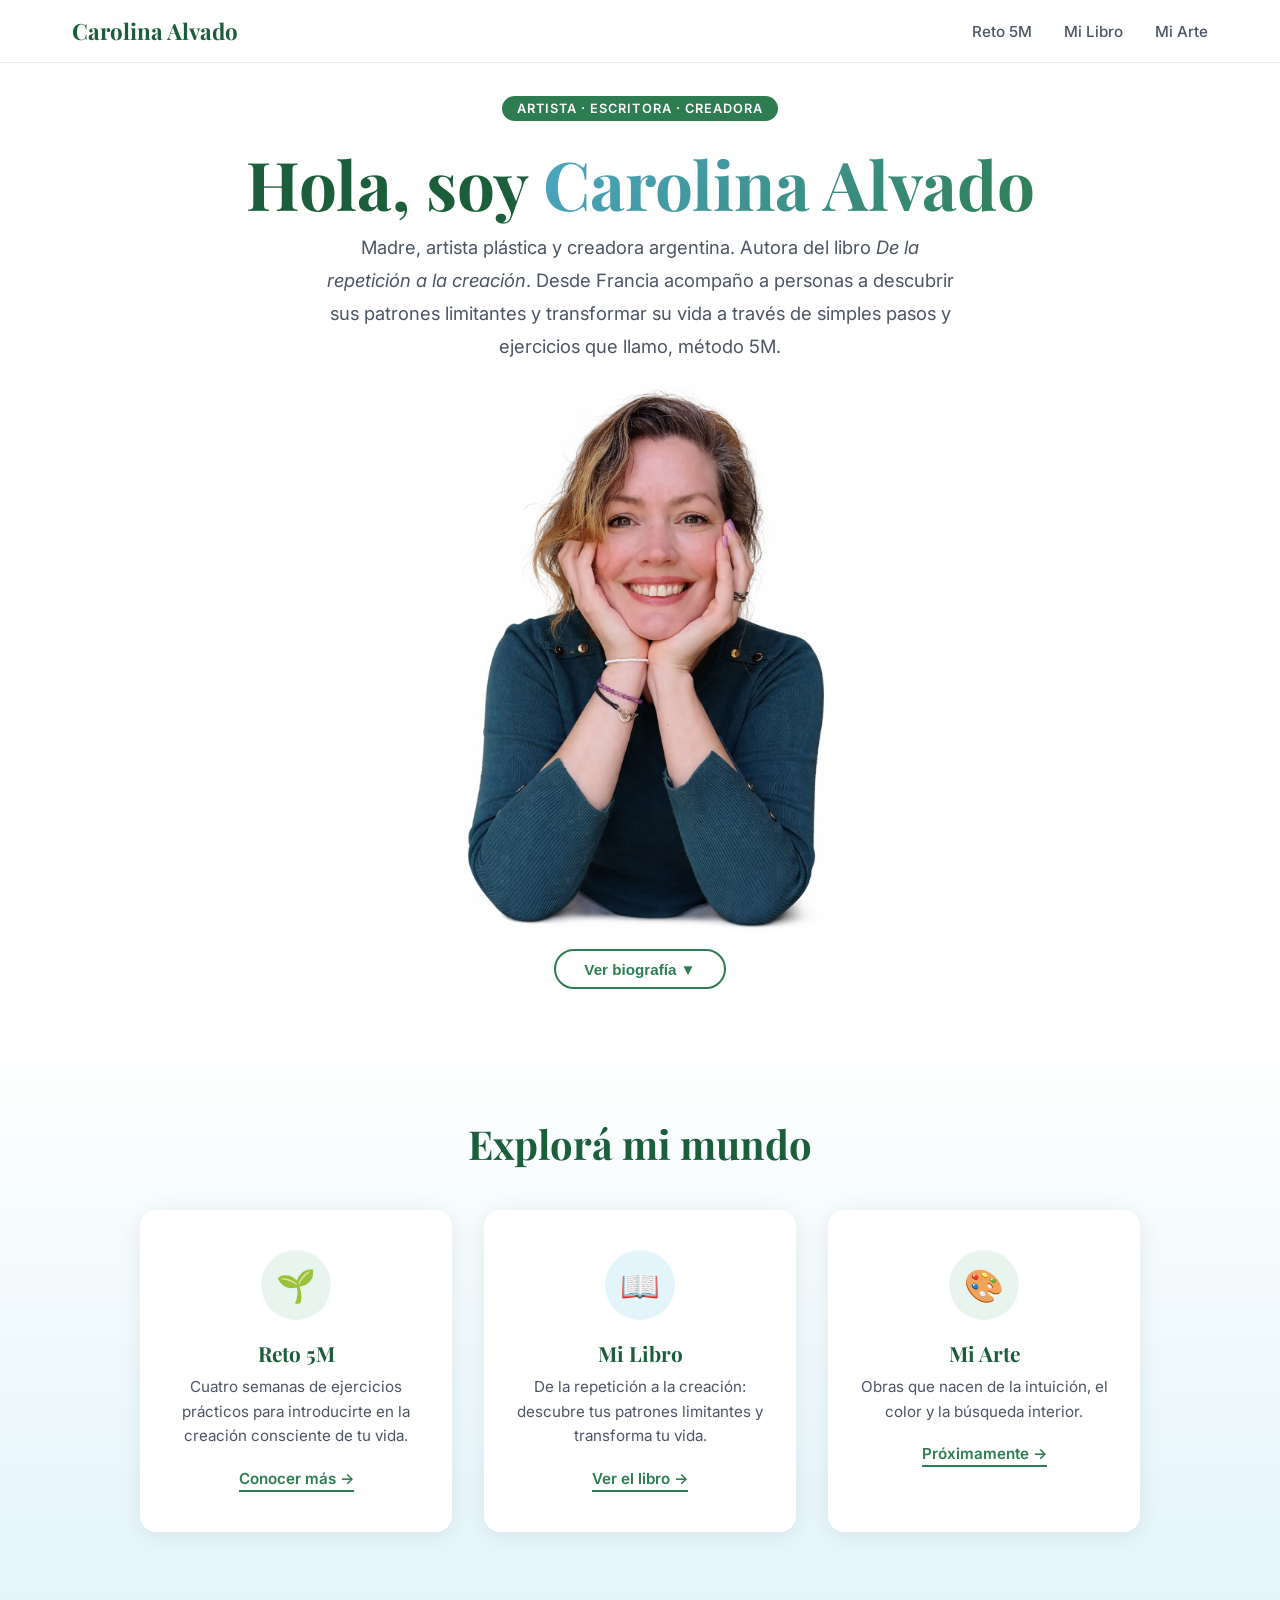
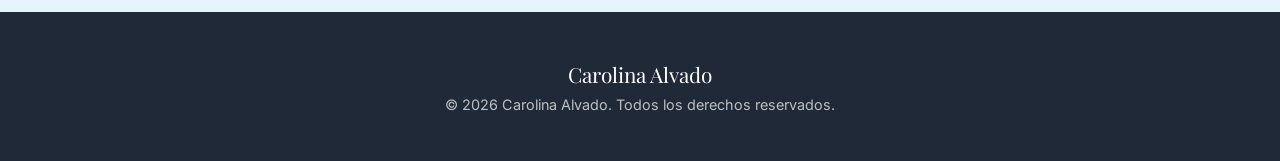
==== index.html @ d554baca "Remove prices from buttons and home cards Co-Authored-By: Claude Opus 4.6 (1M context) <noreply@anth" ====
<!DOCTYPE html>
<html lang="es">
<head>
    <meta charset="UTF-8">
    <meta name="viewport" content="width=device-width, initial-scale=1.0">
    <title>Carolina Alvado — Arte, Meditación y Transformación</title>
    <link rel="preconnect" href="https://fonts.googleapis.com">
    <link href="https://fonts.googleapis.com/css2?family=Playfair+Display:ital,wght@0,400;0,700;1,400&family=Inter:wght@300;400;500;600;700&display=swap" rel="stylesheet">
    <link rel="stylesheet" href="styles.css">
    <style>
        /* ===== HOME HERO ===== */
        .hero {
            display: flex; align-items: center; justify-content: center;
            background: #fff;
            padding: 6rem 2rem 0;
            text-align: center;
        }
        .hero-inner {
            max-width: 800px;
        }
        .hero-badge {
            display: inline-block;
            background: var(--green);
            color: #fff;
            font-size: .8rem; font-weight: 600;
            padding: .4em 1.2em; border-radius: 50px;
            letter-spacing: .08em; text-transform: uppercase;
            margin-bottom: 1.5rem;
        }
        .hero h1 {
            font-size: clamp(2.6rem, 6vw, 4.2rem);
            color: var(--green-dark);
            line-height: 1.15;
            margin-bottom: .5rem;
        }
        .hero h1 span {
            background: linear-gradient(135deg, var(--celeste-dark), var(--green));
            -webkit-background-clip: text; -webkit-text-fill-color: transparent;
            background-clip: text;
        }
        .hero-text {
            font-size: 1.15rem; line-height: 1.8;
            color: var(--gray-600);
            max-width: 640px; margin: 0 auto 0;
        }

        /* ===== PHOTO ===== */
        .hero-photo-section {
            background: #fff;
            text-align: center;
            padding: 0;
        }
        .hero-photo {
            display: block;
            max-width: 380px;
            width: 100%;
            height: auto;
            margin: 0 auto;
        }

        /* ===== BIO ===== */
        .bio {
            background: #fff;
            padding: 1rem 2rem 3rem;
            text-align: center;
        }
        .bio-toggle {
            display: inline-flex; align-items: center; gap: .4rem;
            background: none; border: 2px solid var(--green);
            color: var(--green); font-weight: 600; font-size: .95rem;
            padding: .6rem 1.8rem; border-radius: 50px;
            cursor: pointer; transition: all .2s;
        }
        .bio-toggle:hover { background: var(--green-light); }
        .bio-content {
            max-height: 0;
            overflow: hidden;
            transition: max-height .6s ease, opacity .4s ease;
            opacity: 0;
        }
        .bio-content.open {
            max-height: 3000px;
            opacity: 1;
        }
        .bio-hide-btn {
            display: none;
            margin: 1rem auto 0;
        }
        .bio-hide-btn.show {
            display: inline-flex;
        }
        .bio-inner {
            max-width: 720px;
            margin: 1.5rem auto 1rem;
            font-size: 1.05rem;
            line-height: 2;
            color: var(--gray-600);
            text-align: center;
            font-style: italic;
        }

        /* ===== CARDS SECTION ===== */
        .cards-section {
            padding: 5rem 2rem;
            background: linear-gradient(180deg, #fff 0%, var(--celeste-light) 100%);
        }
        .cards-section h2 {
            text-align: center;
            font-size: clamp(1.8rem, 4vw, 2.5rem);
            color: var(--green-dark);
            margin-bottom: 2.5rem;
        }
        .cards-grid {
            display: grid;
            grid-template-columns: repeat(auto-fit, minmax(280px, 1fr));
            gap: 2rem;
            max-width: 1000px;
            margin: 0 auto;
        }
        .card {
            background: #fff;
            border-radius: var(--radius);
            padding: 2.5rem 2rem;
            box-shadow: var(--shadow);
            text-align: center;
            transition: transform .25s, box-shadow .25s;
            text-decoration: none;
            color: inherit;
            display: block;
        }
        .card:hover {
            transform: translateY(-8px);
            box-shadow: var(--shadow-lg);
        }
        .card .card-icon {
            width: 70px; height: 70px;
            border-radius: 50%;
            display: flex; align-items: center; justify-content: center;
            margin: 0 auto 1.2rem;
            font-size: 2rem;
        }
        .card-icon.green { background: var(--green-light); }
        .card-icon.celeste { background: var(--celeste-light); }
        .card h3 {
            font-size: 1.3rem;
            color: var(--green-dark);
            margin-bottom: .5rem;
        }
        .card p {
            color: var(--gray-600);
            font-size: .95rem;
            line-height: 1.6;
            margin-bottom: 1.2rem;
        }
        .card .card-price {
            font-family: 'Inter', sans-serif;
            font-weight: 700;
            font-size: 1.4rem;
            color: var(--green);
            margin-bottom: 1rem;
        }
        .card .card-link {
            display: inline-block;
            font-weight: 600;
            color: var(--green);
            font-size: .95rem;
            border-bottom: 2px solid var(--green);
            padding-bottom: 2px;
        }

        @media (max-width: 768px) {
            .hero-photo { max-width: 300px; }
            .hero { padding: 5.5rem 1.5rem 0; }
        }
    </style>
</head>
<body>

<!-- ===== NAV ===== -->
<nav id="navbar">
    <div class="nav-inner">
        <a href="index.html" class="nav-logo">Carolina Alvado</a>
        <ul class="nav-links" id="navLinks">
            <li><a href="reto.html">Reto 5M</a></li>
            <li><a href="libro.html">Mi Libro</a></li>
            <li><a href="arte.html">Mi Arte</a></li>
        </ul>
        <button class="hamburger" id="hamburger" aria-label="Menú">
            <span></span><span></span><span></span>
        </button>
    </div>
</nav>

<!-- ===== HERO ===== -->
<section class="hero">
    <div class="hero-inner fade-up">
        <div class="hero-badge">Artista &middot; Escritora &middot; Creadora</div>
        <h1>Hola, soy <span>Carolina Alvado</span></h1>
        <p class="hero-text">
            Madre, artista plástica y creadora argentina. Autora del libro
            <em>De la repetición a la creación</em>. Desde Francia acompaño a personas
            a descubrir sus patrones limitantes y transformar su vida a través de simples
            pasos y ejercicios que llamo, método 5M.
        </p>
    </div>
</section>

<div class="hero-photo-section">
    <img src="mama.jpeg" alt="Carolina Alvado" class="hero-photo fade-up">
</div>

<!-- ===== BIO ===== -->
<section class="bio">
    <button class="bio-toggle fade-up" id="bioToggle">Ver biografía &#9660;</button>
    <div class="bio-content" id="bioContent">
    <div class="bio-inner">
        Nací en 25 de Mayo, Provincia de Buenos Aires,
        entre campos abiertos y cielos infinitos.
        A los casi tres años, mi vida dio un giro hacia el sur más austral:
        Ushuaia, Tierra del Fuego, donde crecí entre montañas, vientos
        intensos y paisajes que parecían susurrar historias al oído.<br><br>
        El arte y la creatividad siempre estuvieron presentes, como una
        corriente subterránea que me atravesaba, aunque mi formación
        académica siguió otros caminos. Empecé a pintar alrededor de
        los veinte, quizás como una forma de decir lo que no sabía cómo
        expresar con palabras. Lo hacía de forma intuitiva, visceral, con
        colores intensos y composiciones a veces caóticas, como mi
        propio mundo interior.<br><br>
        A los 41 años me mudé a Francia. Ese cambio geográfico trajo
        consigo una transformación profunda. Fue una etapa de
        renacimiento personal: escribí un libro, comencé a modelar arcilla
        y, por primera vez, pinté con plena conciencia de lo que quería
        contar. El arte dejó de ser un refugio y se convirtió en una
        elección.<br><br>
        No fue hasta hace tres años que decidí llamarme artista.
        No porque antes no lo fuera, sino porque por fin me permití serlo.
        Tal vez había llegado, al fin, la hora de ser quien siempre quise ser.
    </div>
    </div>
    <button class="bio-toggle bio-hide-btn" id="bioHide">Ocultar &#9650;</button>
</section>

<!-- ===== CARDS ===== -->
<section class="cards-section">
    <h2 class="fade-up">Explorá mi mundo</h2>
    <div class="cards-grid">
        <a href="reto.html" class="card fade-up">
            <div class="card-icon green">&#127793;</div>
            <h3>Reto 5M</h3>
            <p>Cuatro semanas de ejercicios prácticos para introducirte en la creación consciente de tu vida.</p>
            <span class="card-link">Conocer más &rarr;</span>
        </a>
        <a href="libro.html" class="card fade-up">
            <div class="card-icon celeste">&#128214;</div>
            <h3>Mi Libro</h3>
            <p>De la repetición a la creación: descubre tus patrones limitantes y transforma tu vida.</p>
            <span class="card-link">Ver el libro &rarr;</span>
        </a>
        <a href="arte.html" class="card fade-up">
            <div class="card-icon green">&#127912;</div>
            <h3>Mi Arte</h3>
            <p>Obras que nacen de la intuición, el color y la búsqueda interior.</p>
            <span class="card-link">Próximamente &rarr;</span>
        </a>
    </div>
</section>

<!-- ===== FOOTER ===== -->
<footer>
    <div class="footer-name">Carolina Alvado</div>
    <p>&copy; 2026 Carolina Alvado. Todos los derechos reservados.</p>
</footer>

<script>
    const navbar = document.getElementById('navbar');
    window.addEventListener('scroll', () => navbar.classList.toggle('scrolled', window.scrollY > 50));
    const hamburger = document.getElementById('hamburger');
    const navLinks = document.getElementById('navLinks');
    hamburger.addEventListener('click', () => navLinks.classList.toggle('open'));
    navLinks.querySelectorAll('a').forEach(a => a.addEventListener('click', () => navLinks.classList.remove('open')));
    const observer = new IntersectionObserver(entries => {
        entries.forEach(e => { if (e.isIntersecting) e.target.classList.add('visible'); });
    }, { threshold: 0.15 });
    document.querySelectorAll('.fade-up').forEach(el => observer.observe(el));

    // === BIO TOGGLE ===
    const bioToggle = document.getElementById('bioToggle');
    const bioContent = document.getElementById('bioContent');
    const bioHide = document.getElementById('bioHide');
    bioToggle.addEventListener('click', () => {
        bioContent.classList.add('open');
        bioToggle.style.display = 'none';
        bioHide.classList.add('show');
    });
    bioHide.addEventListener('click', () => {
        bioContent.classList.remove('open');
        bioToggle.style.display = 'inline-flex';
        bioHide.classList.remove('show');
    });
</script>

</body>
</html>
---- styles.css ----
/* ===== RESET & BASE ===== */
*, *::before, *::after { margin: 0; padding: 0; box-sizing: border-box; }
html { scroll-behavior: smooth; }
body {
    font-family: 'Inter', sans-serif;
    color: #2d2d2d;
    background: #fff;
    overflow-x: hidden;
}

/* ===== VARIABLES ===== */
:root {
    --green: #2e7d52;
    --green-dark: #1b5e3b;
    --green-light: #e8f5ee;
    --celeste: #7ec8e3;
    --celeste-light: #e3f5fb;
    --celeste-dark: #4da8c7;
    --white: #ffffff;
    --gray-50: #f9fafb;
    --gray-100: #f3f4f6;
    --gray-600: #4b5563;
    --gray-800: #1f2937;
    --radius: 16px;
    --shadow: 0 4px 24px rgba(0,0,0,.08);
    --shadow-lg: 0 12px 48px rgba(0,0,0,.12);
}

/* ===== TYPOGRAPHY ===== */
h1, h2, h3, h4 { font-family: 'Playfair Display', serif; }
h2.section-title {
    font-size: clamp(2rem, 5vw, 3.2rem);
    text-align: center;
    margin-bottom: .5em;
    color: var(--green-dark);
}
.section-subtitle {
    text-align: center;
    color: var(--gray-600);
    font-size: 1.1rem;
    max-width: 640px;
    margin: 0 auto 1.5rem;
    line-height: 1.7;
}

/* ===== NAV ===== */
nav {
    position: fixed; top: 0; left: 0; right: 0; z-index: 1000;
    background: rgba(255,255,255,.92);
    backdrop-filter: blur(16px);
    border-bottom: 1px solid rgba(46,125,82,.1);
    transition: box-shadow .3s;
}
nav.scrolled { box-shadow: 0 2px 20px rgba(0,0,0,.08); }
.nav-inner {
    max-width: 1200px; margin: 0 auto;
    display: flex; align-items: center; justify-content: space-between;
    padding: 1rem 2rem;
}
.nav-logo {
    font-family: 'Playfair Display', serif;
    font-size: 1.4rem; font-weight: 700;
    color: var(--green-dark);
    text-decoration: none;
}
.nav-links { display: flex; gap: 2rem; list-style: none; }
.nav-links a {
    text-decoration: none; color: var(--gray-600);
    font-weight: 500; font-size: .95rem;
    transition: color .2s;
    position: relative;
}
.nav-links a::after {
    content: ''; position: absolute; bottom: -4px; left: 0;
    width: 0; height: 2px; background: var(--green);
    transition: width .3s;
}
.nav-links a:hover { color: var(--green); }
.nav-links a:hover::after { width: 100%; }

.hamburger { display: none; flex-direction: column; gap: 5px; cursor: pointer; background: none; border: none; padding: 4px; }
.hamburger span { display: block; width: 26px; height: 2.5px; background: var(--green-dark); border-radius: 2px; transition: .3s; }

/* ===== BUTTONS ===== */
.btn {
    display: inline-flex; align-items: center; gap: .5rem;
    padding: .9rem 2rem; border-radius: 50px;
    font-weight: 600; font-size: 1rem;
    text-decoration: none; cursor: pointer;
    transition: transform .2s, box-shadow .2s;
    border: none;
}
.btn:hover { transform: translateY(-2px); box-shadow: var(--shadow-lg); }
.btn-primary { background: var(--green); color: #fff; }
.btn-primary:hover { background: var(--green-dark); }
.btn-outline { background: transparent; color: var(--green); border: 2px solid var(--green); }
.btn-outline:hover { background: var(--green-light); }
.btn-celeste { background: var(--celeste); color: #fff; }
.btn-celeste:hover { background: var(--celeste-dark); }

/* ===== SECTIONS ===== */
section { padding: 6rem 2rem; }

/* ===== FOOTER ===== */
footer {
    background: var(--gray-800);
    color: rgba(255,255,255,.7);
    text-align: center;
    padding: 3rem 2rem;
    font-size: .9rem;
}
footer a { color: var(--celeste); text-decoration: none; }
footer .footer-name {
    font-family: 'Playfair Display', serif;
    font-size: 1.3rem;
    color: #fff;
    margin-bottom: .5rem;
}

/* ===== ANIMATIONS ===== */
.fade-up {
    opacity: 0; transform: translateY(30px);
    transition: opacity .7s ease, transform .7s ease;
}
.fade-up.visible {
    opacity: 1; transform: translateY(0);
}

/* ===== RESPONSIVE ===== */
@media (max-width: 768px) {
    .hamburger { display: flex; }
    .nav-links {
        position: fixed; top: 0; right: -100%; width: 70%; height: 100vh;
        flex-direction: column; background: #fff;
        padding: 5rem 2rem 2rem; gap: 1.5rem;
        box-shadow: var(--shadow-lg);
        transition: right .35s ease;
    }
    .nav-links.open { right: 0; }
    .nav-links a { font-size: 1.1rem; }
    section { padding: 4rem 1.2rem; }
}
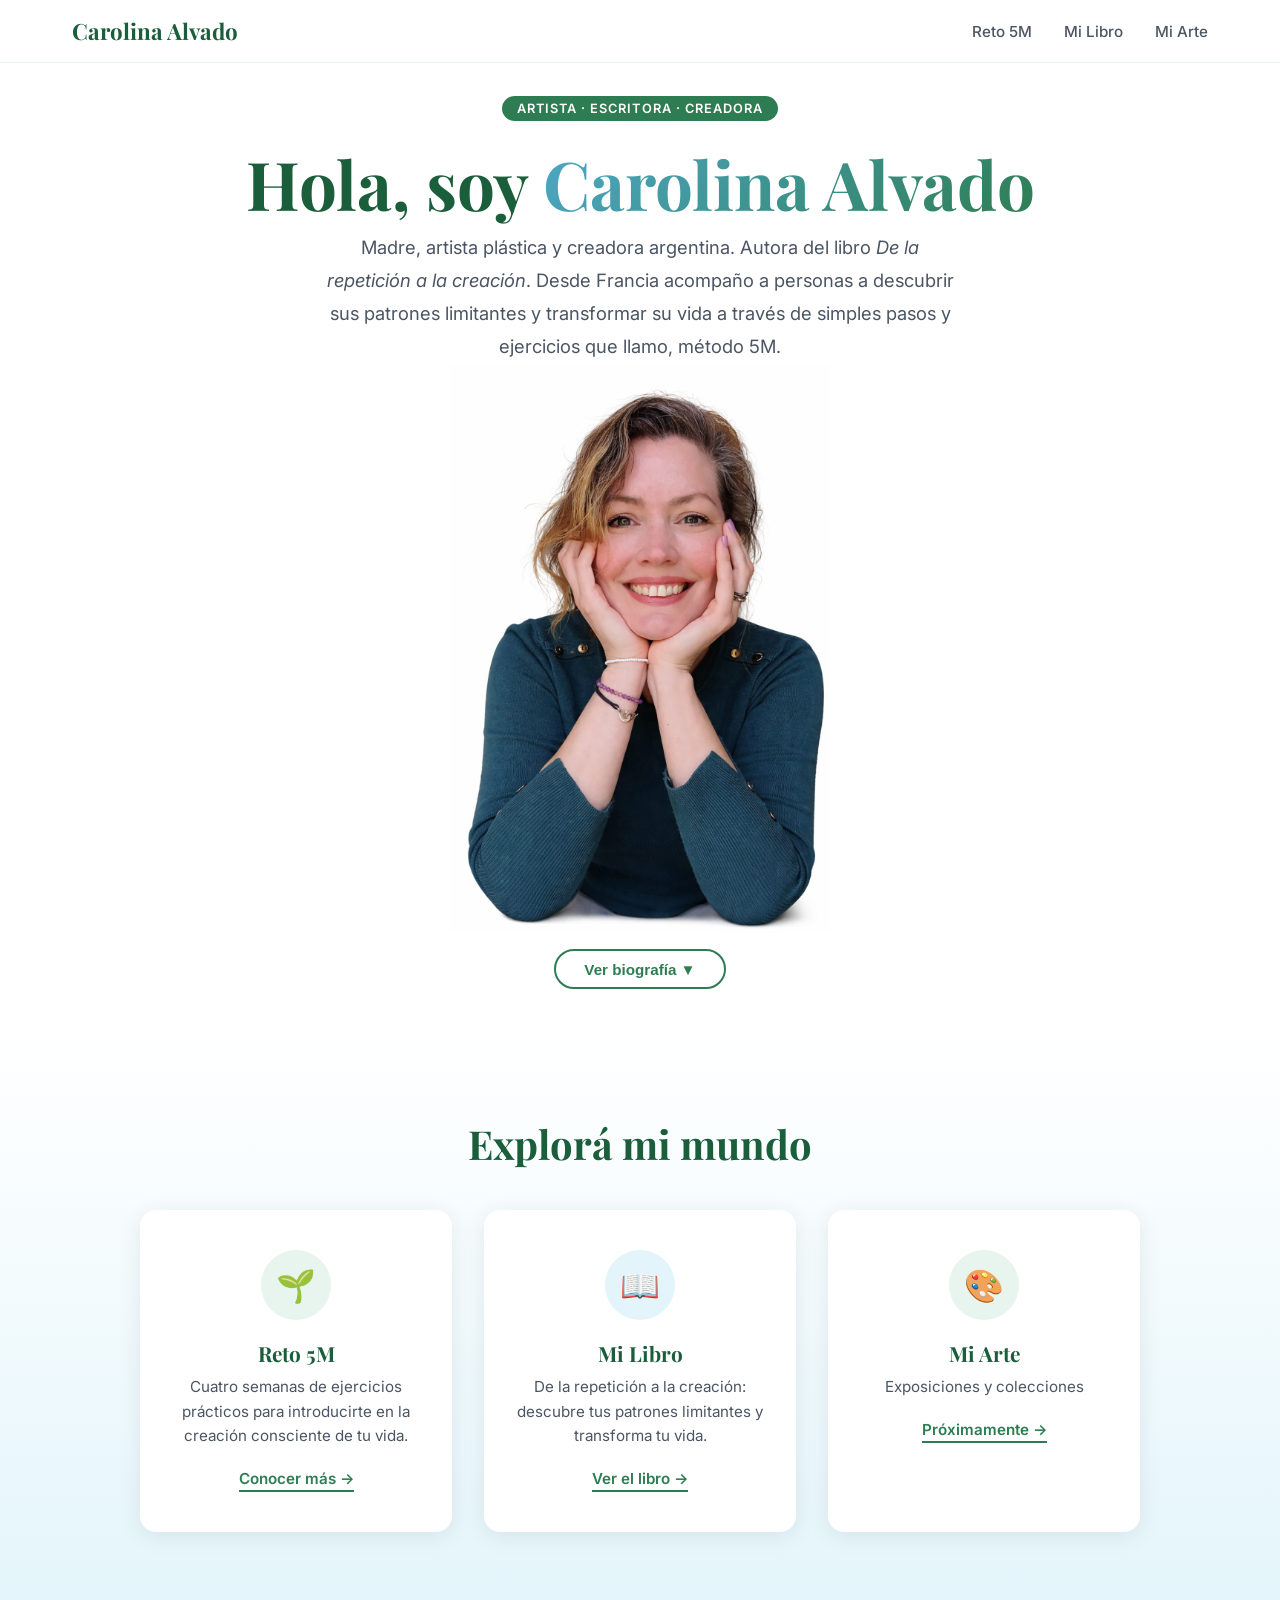
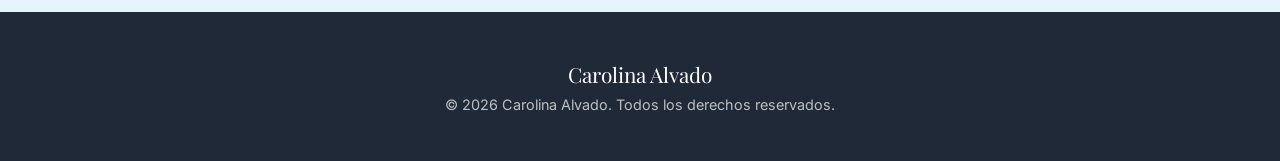
==== commit 254b851b: "Update Mi Arte card text, add Cerámica section with 2 pieces Co-Authored-By: Claude Opus 4.6 (1M con" ====
--- a/index.html
+++ b/index.html
@@ -259,7 +259,7 @@
         <a href="arte.html" class="card fade-up">
             <div class="card-icon green">&#127912;</div>
             <h3>Mi Arte</h3>
-            <p>Obras que nacen de la intuición, el color y la búsqueda interior.</p>
+            <p>Exposiciones y colecciones</p>
             <span class="card-link">Próximamente &rarr;</span>
         </a>
     </div>
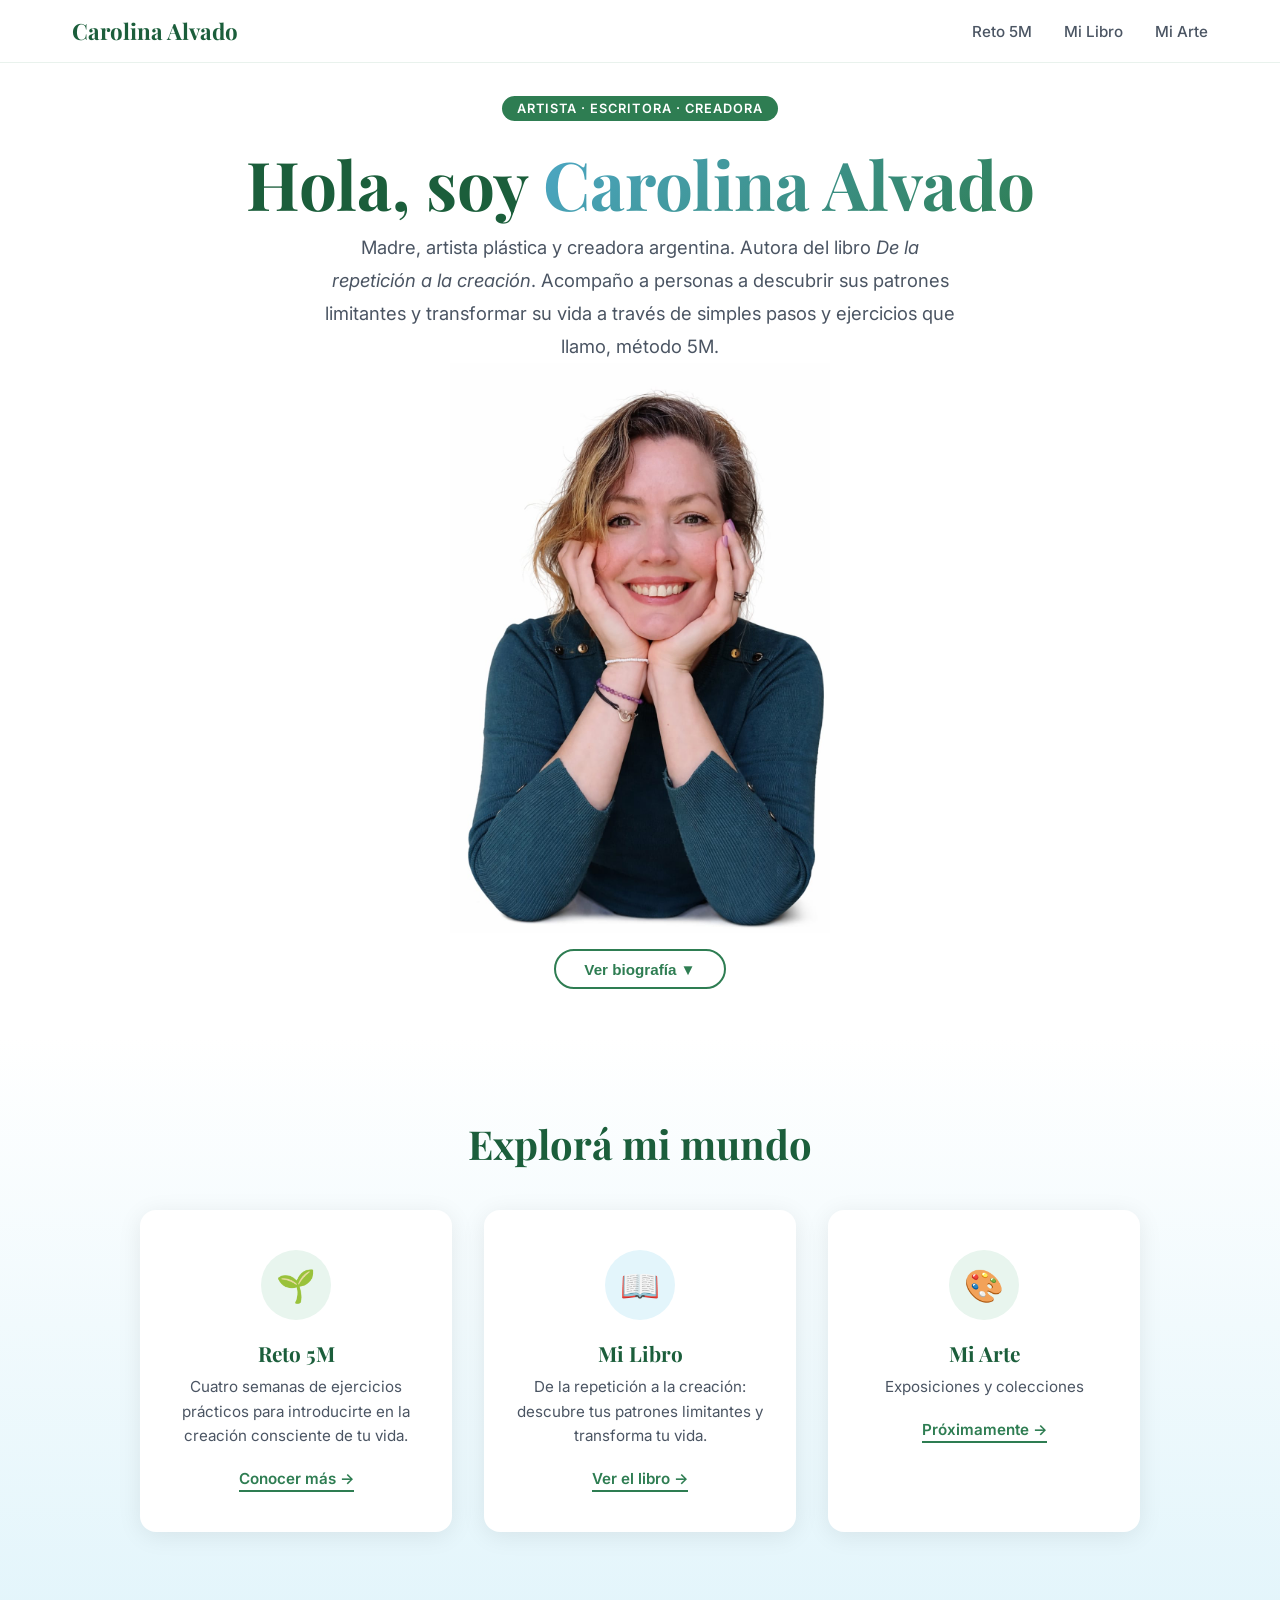
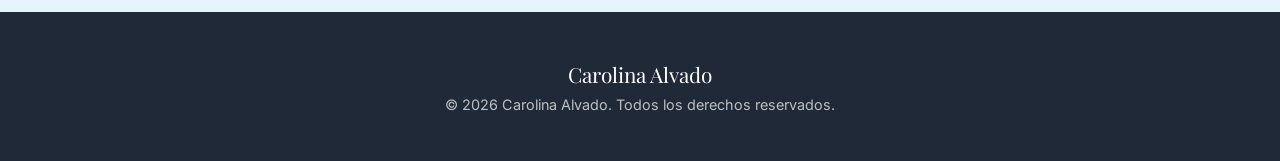
==== commit 2a8c1411: "Remove "Desde Francia" from hero text Co-Authored-By: Claude Opus 4.7 (1M context) <noreply@anthropi" ====
--- a/index.html
+++ b/index.html
@@ -198,7 +198,7 @@
         <h1>Hola, soy <span>Carolina Alvado</span></h1>
         <p class="hero-text">
             Madre, artista plástica y creadora argentina. Autora del libro
-            <em>De la repetición a la creación</em>. Desde Francia acompaño a personas
+            <em>De la repetición a la creación</em>. Acompaño a personas
             a descubrir sus patrones limitantes y transformar su vida a través de simples
             pasos y ejercicios que llamo, método 5M.
         </p>
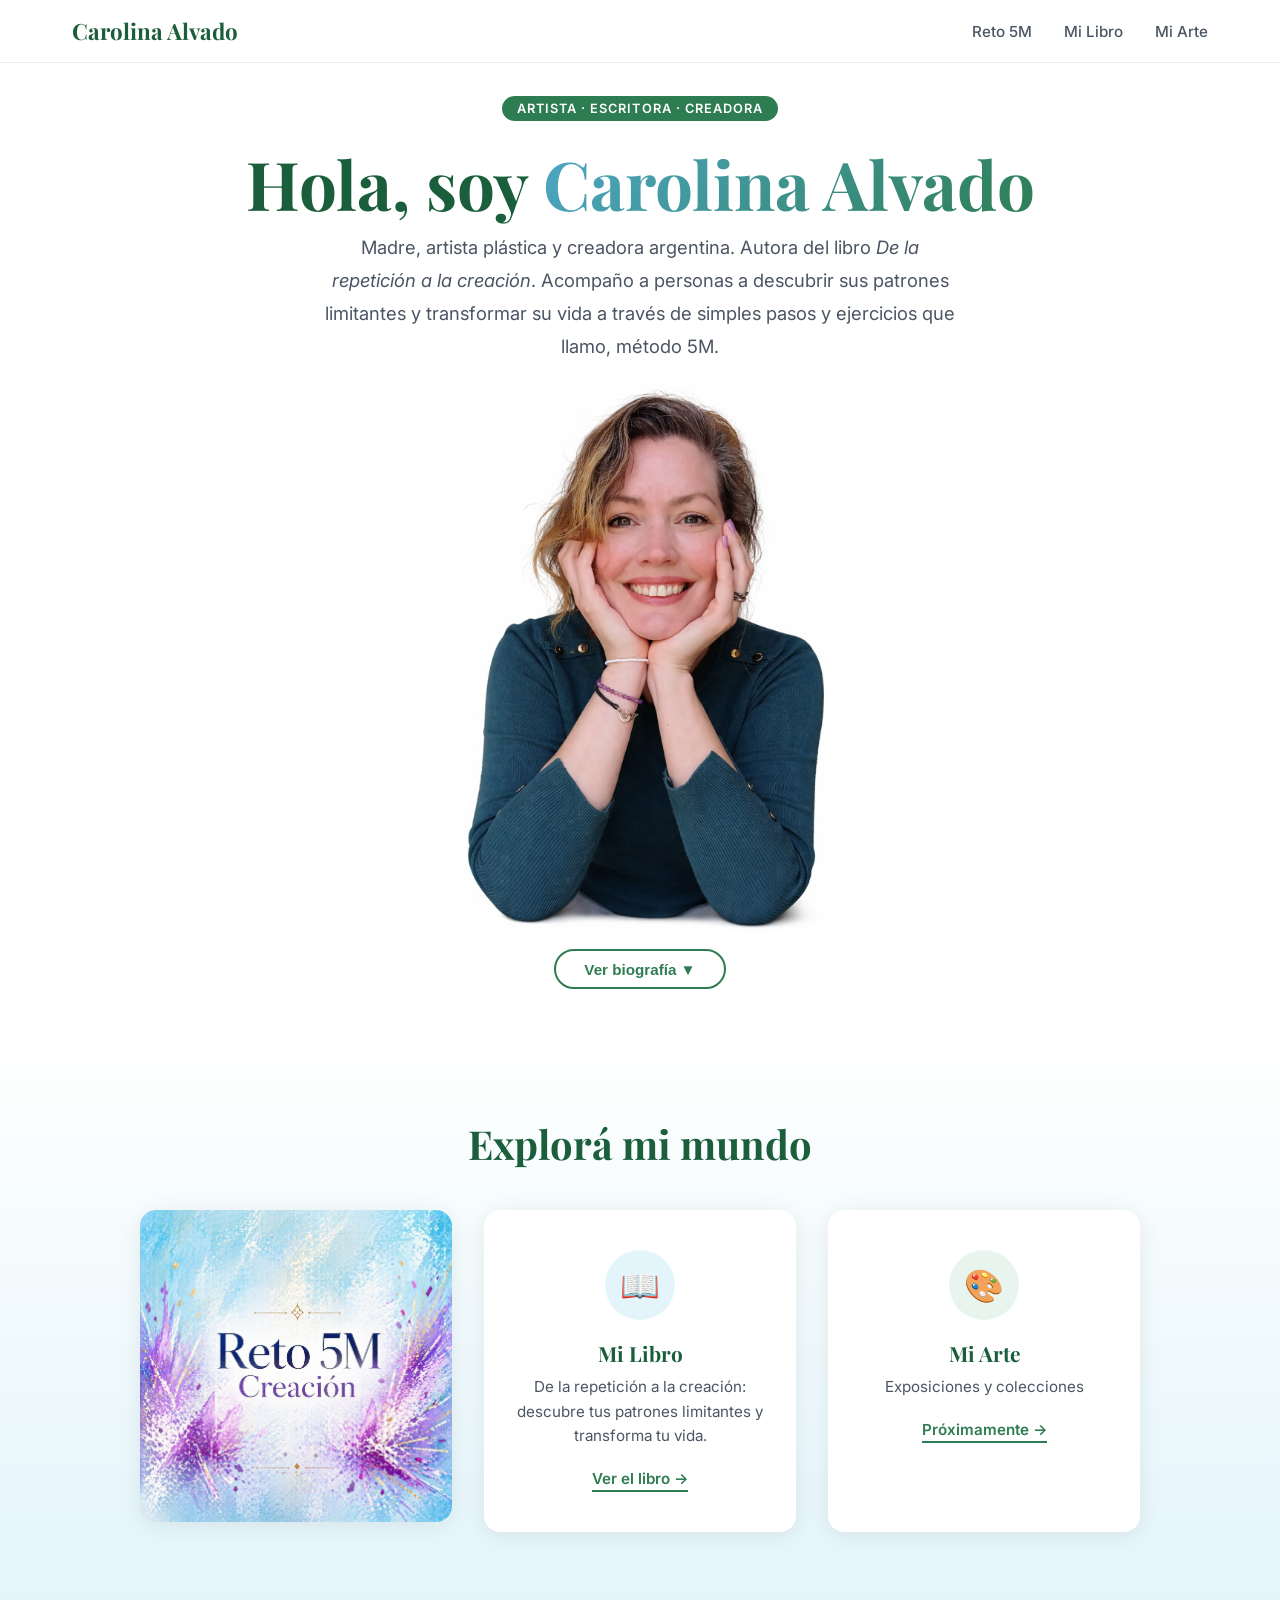
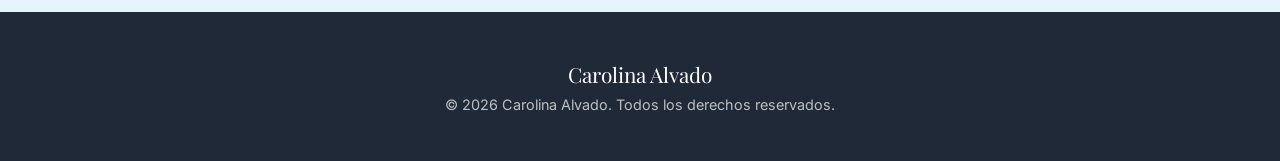
==== commit a4fd378d: "Reto 5M card: background image with hover overlay and mobile two-tap Co-Authored-By: Claude Opus 4.7" ====
--- a/index.html
+++ b/index.html
@@ -166,6 +166,49 @@
             font-size: .95rem;
             border-bottom: 2px solid var(--green);
             padding-bottom: 2px;
+        }
+
+        /* Image-background card (Reto 5M) */
+        .card.card-image {
+            position: relative;
+            overflow: hidden;
+            padding: 0;
+            background-image: url('reto-5m.jpeg');
+            background-size: cover;
+            background-position: center;
+            background-repeat: no-repeat;
+            aspect-ratio: 1 / 1;
+        }
+        .card.card-image .card-overlay {
+            position: absolute;
+            inset: 0;
+            display: flex;
+            flex-direction: column;
+            align-items: center;
+            justify-content: center;
+            padding: 2rem;
+            text-align: center;
+            background: rgba(0, 0, 0, 0.55);
+            opacity: 0;
+            transition: opacity .3s ease;
+        }
+        .card.card-image .card-overlay h3 {
+            color: #fff;
+        }
+        .card.card-image .card-overlay p {
+            color: rgba(255, 255, 255, 0.92);
+        }
+        .card.card-image .card-overlay .card-link {
+            color: #fff;
+            border-bottom-color: #fff;
+        }
+        @media (hover: hover) {
+            .card.card-image:hover .card-overlay {
+                opacity: 1;
+            }
+        }
+        .card.card-image.is-active .card-overlay {
+            opacity: 1;
         }
 
         @media (max-width: 768px) {
@@ -244,11 +287,12 @@
 <section class="cards-section">
     <h2 class="fade-up">Explorá mi mundo</h2>
     <div class="cards-grid">
-        <a href="reto.html" class="card fade-up">
-            <div class="card-icon green">&#127793;</div>
-            <h3>Reto 5M</h3>
-            <p>Cuatro semanas de ejercicios prácticos para introducirte en la creación consciente de tu vida.</p>
-            <span class="card-link">Conocer más &rarr;</span>
+        <a href="reto.html" class="card card-image fade-up" id="cardReto">
+            <div class="card-overlay">
+                <h3>Reto 5M</h3>
+                <p>Cuatro semanas de ejercicios prácticos para introducirte en la creación consciente de tu vida.</p>
+                <span class="card-link">Conocer más &rarr;</span>
+            </div>
         </a>
         <a href="libro.html" class="card fade-up">
             <div class="card-icon celeste">&#128214;</div>
@@ -297,6 +341,22 @@
         bioToggle.style.display = 'inline-flex';
         bioHide.classList.remove('show');
     });
+
+    // === RETO 5M CARD: two-tap on touch devices ===
+    const cardReto = document.getElementById('cardReto');
+    if (cardReto && window.matchMedia('(hover: none)').matches) {
+        cardReto.addEventListener('click', (e) => {
+            if (!cardReto.classList.contains('is-active')) {
+                e.preventDefault();
+                cardReto.classList.add('is-active');
+            }
+        });
+        document.addEventListener('click', (e) => {
+            if (!cardReto.contains(e.target)) {
+                cardReto.classList.remove('is-active');
+            }
+        });
+    }
 </script>
 
 </body>
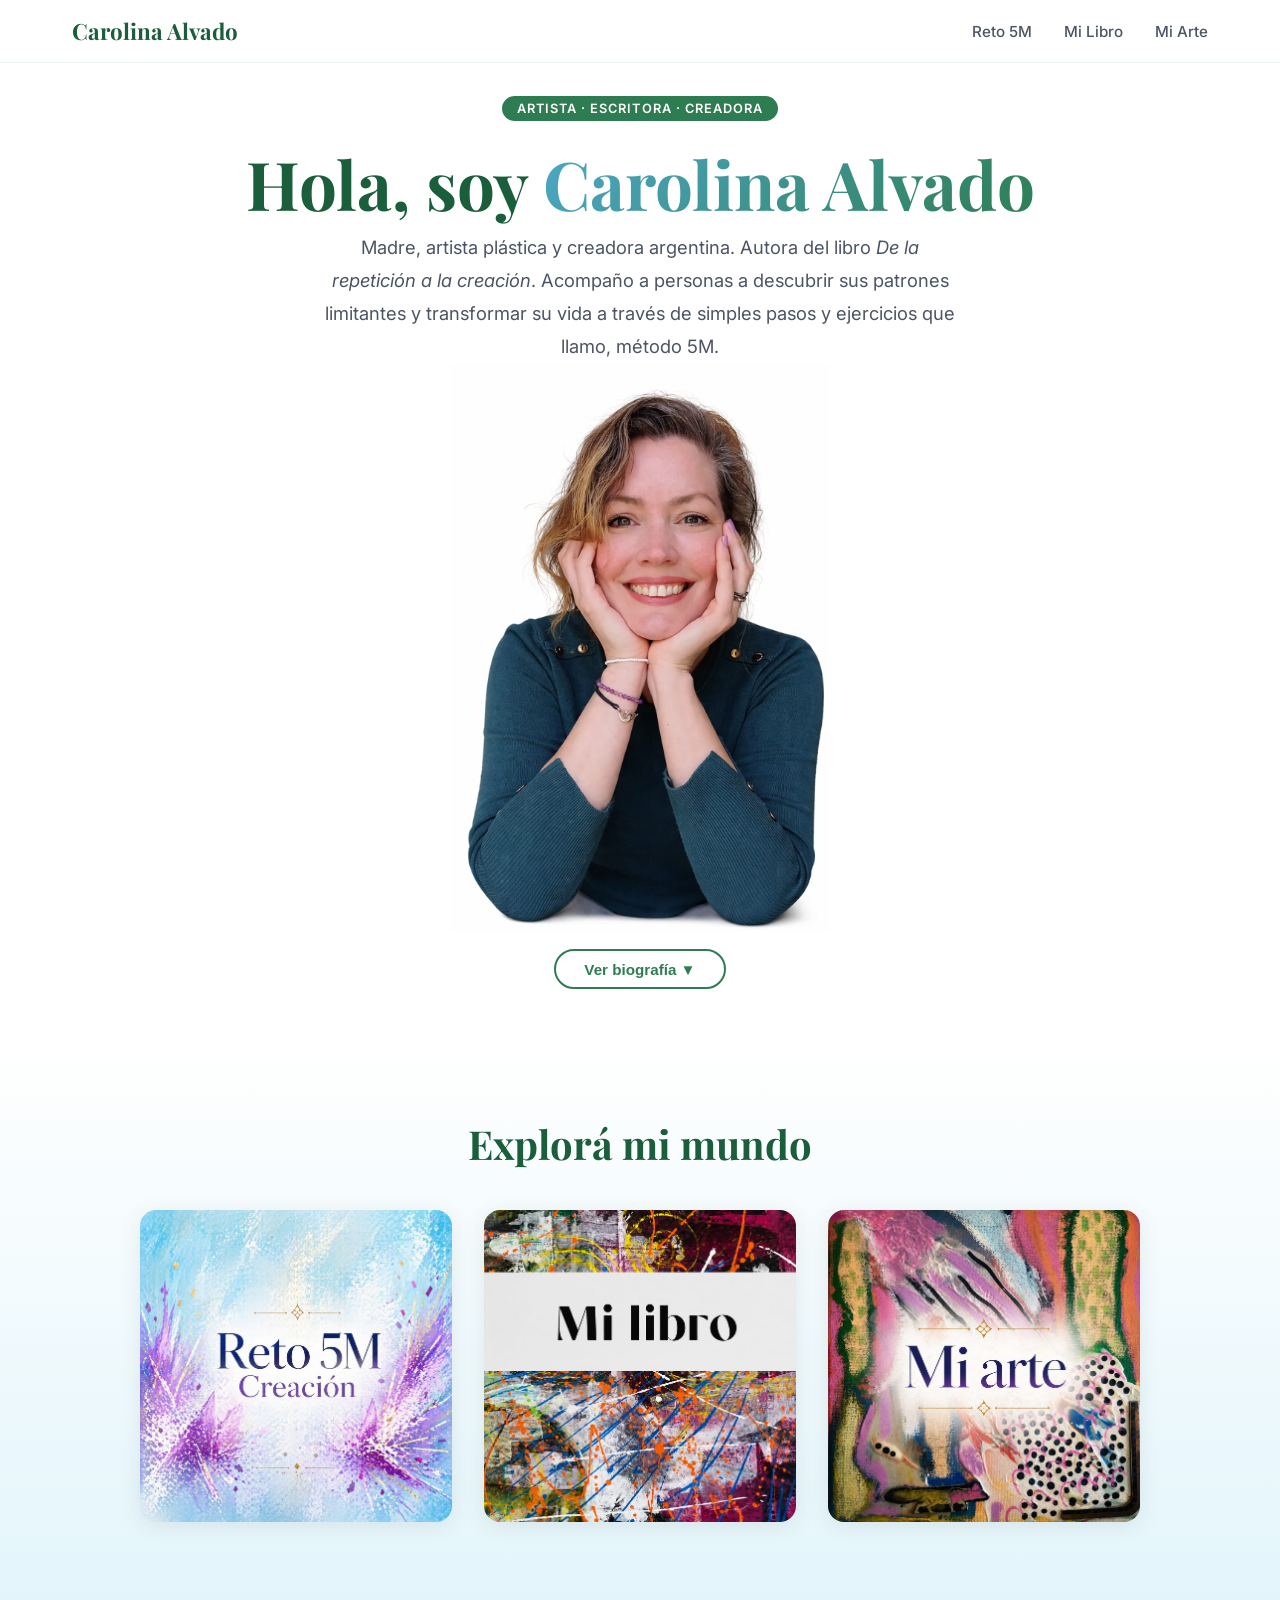
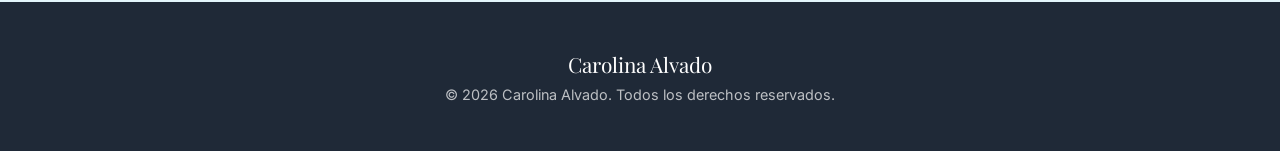
==== commit 624f878c: "Apply image-background card treatment to Mi Libro and Mi Arte Co-Authored-By: Claude Opus 4.7 (1M co" ====
--- a/index.html
+++ b/index.html
@@ -168,17 +168,19 @@
             padding-bottom: 2px;
         }
 
-        /* Image-background card (Reto 5M) */
+        /* Image-background card */
         .card.card-image {
             position: relative;
             overflow: hidden;
             padding: 0;
-            background-image: url('reto-5m.jpeg');
             background-size: cover;
             background-position: center;
             background-repeat: no-repeat;
             aspect-ratio: 1 / 1;
         }
+        .card.card-reto  { background-image: url('reto-5m.jpeg'); }
+        .card.card-libro { background-image: url('milibro.jpeg'); }
+        .card.card-arte  { background-image: url('miarte.jpeg'); }
         .card.card-image .card-overlay {
             position: absolute;
             inset: 0;
@@ -287,24 +289,26 @@
 <section class="cards-section">
     <h2 class="fade-up">Explorá mi mundo</h2>
     <div class="cards-grid">
-        <a href="reto.html" class="card card-image fade-up" id="cardReto">
+        <a href="reto.html" class="card card-image card-reto fade-up">
             <div class="card-overlay">
                 <h3>Reto 5M</h3>
                 <p>Cuatro semanas de ejercicios prácticos para introducirte en la creación consciente de tu vida.</p>
                 <span class="card-link">Conocer más &rarr;</span>
             </div>
         </a>
-        <a href="libro.html" class="card fade-up">
-            <div class="card-icon celeste">&#128214;</div>
-            <h3>Mi Libro</h3>
-            <p>De la repetición a la creación: descubre tus patrones limitantes y transforma tu vida.</p>
-            <span class="card-link">Ver el libro &rarr;</span>
+        <a href="libro.html" class="card card-image card-libro fade-up">
+            <div class="card-overlay">
+                <h3>Mi Libro</h3>
+                <p>De la repetición a la creación: descubre tus patrones limitantes y transforma tu vida.</p>
+                <span class="card-link">Ver el libro &rarr;</span>
+            </div>
         </a>
-        <a href="arte.html" class="card fade-up">
-            <div class="card-icon green">&#127912;</div>
-            <h3>Mi Arte</h3>
-            <p>Exposiciones y colecciones</p>
-            <span class="card-link">Próximamente &rarr;</span>
+        <a href="arte.html" class="card card-image card-arte fade-up">
+            <div class="card-overlay">
+                <h3>Mi Arte</h3>
+                <p>Exposiciones y colecciones</p>
+                <span class="card-link">Próximamente &rarr;</span>
+            </div>
         </a>
     </div>
 </section>
@@ -342,19 +346,22 @@
         bioHide.classList.remove('show');
     });
 
-    // === RETO 5M CARD: two-tap on touch devices ===
-    const cardReto = document.getElementById('cardReto');
-    if (cardReto && window.matchMedia('(hover: none)').matches) {
-        cardReto.addEventListener('click', (e) => {
-            if (!cardReto.classList.contains('is-active')) {
-                e.preventDefault();
-                cardReto.classList.add('is-active');
-            }
+    // === IMAGE CARDS: two-tap on touch devices ===
+    const imageCards = document.querySelectorAll('.card-image');
+    if (imageCards.length && window.matchMedia('(hover: none)').matches) {
+        imageCards.forEach(card => {
+            card.addEventListener('click', (e) => {
+                if (!card.classList.contains('is-active')) {
+                    e.preventDefault();
+                    imageCards.forEach(c => c.classList.remove('is-active'));
+                    card.classList.add('is-active');
+                }
+            });
         });
         document.addEventListener('click', (e) => {
-            if (!cardReto.contains(e.target)) {
-                cardReto.classList.remove('is-active');
-            }
+            imageCards.forEach(card => {
+                if (!card.contains(e.target)) card.classList.remove('is-active');
+            });
         });
     }
 </script>
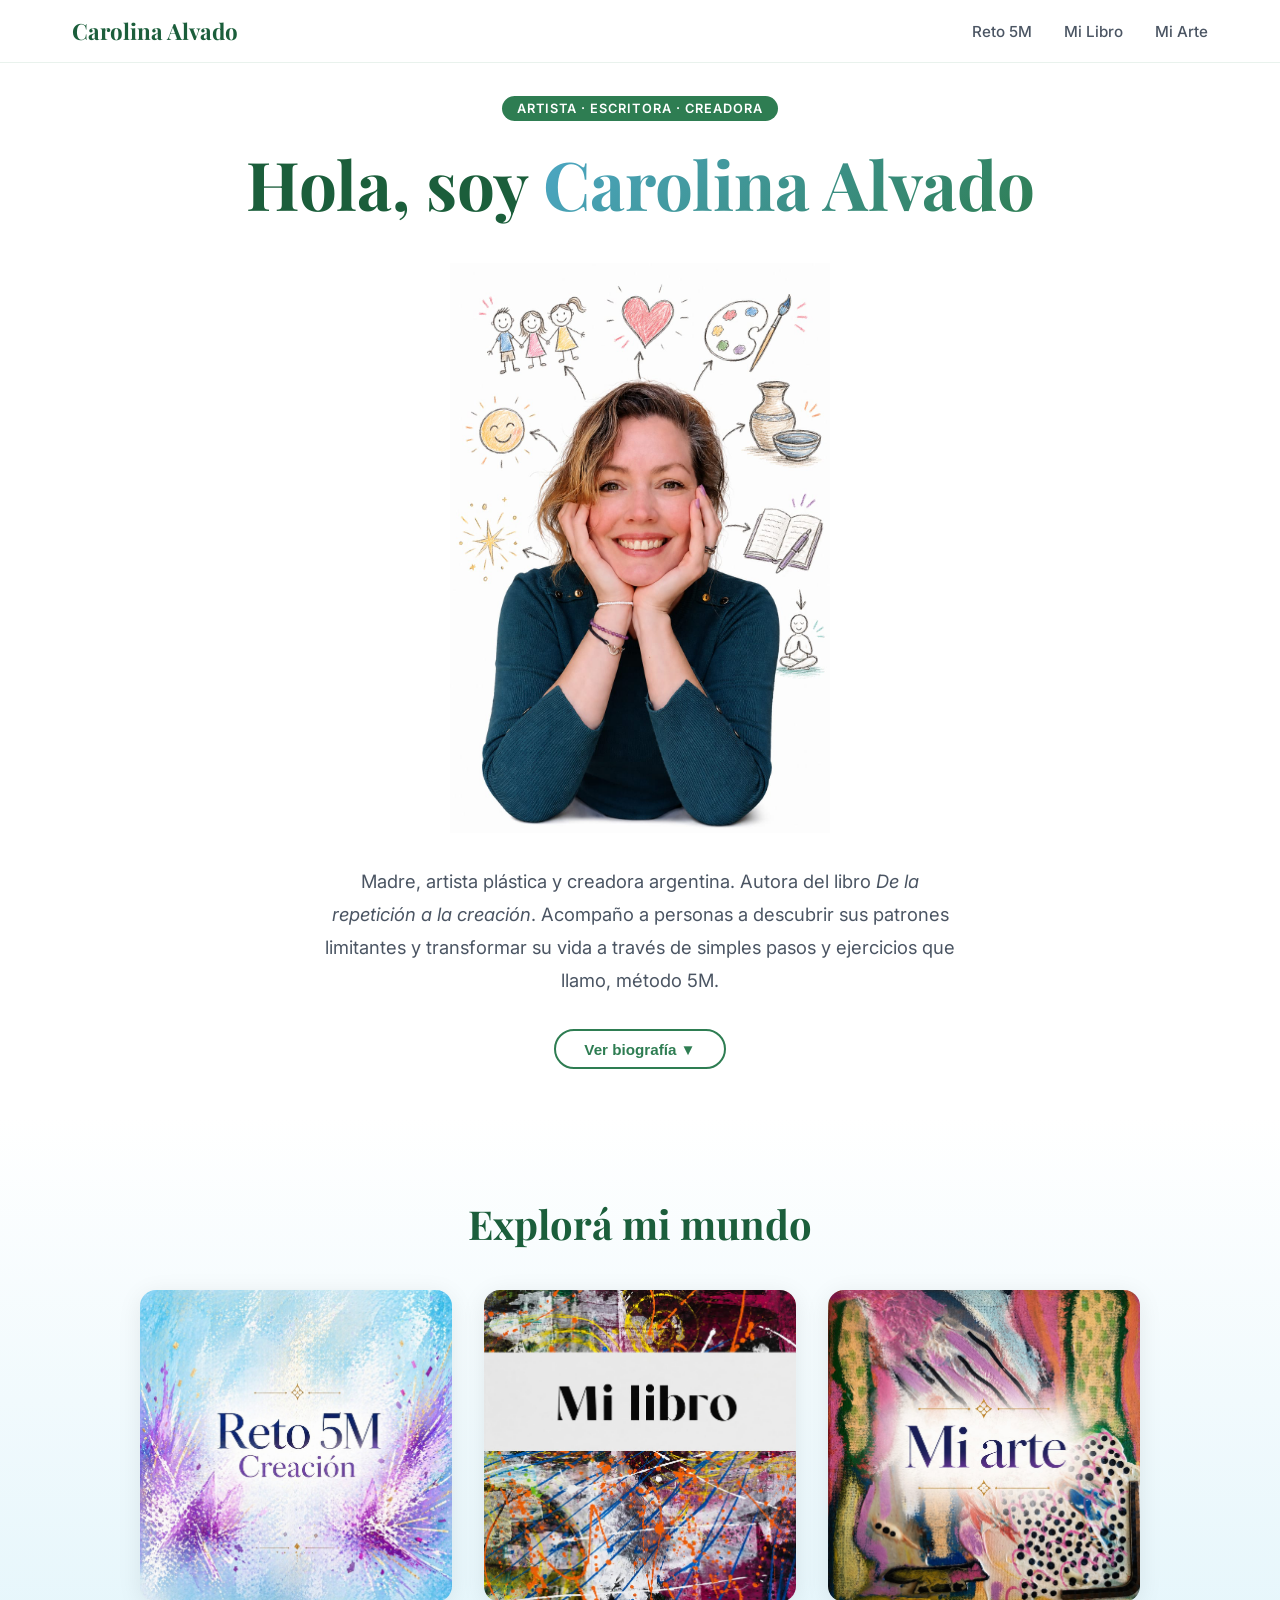
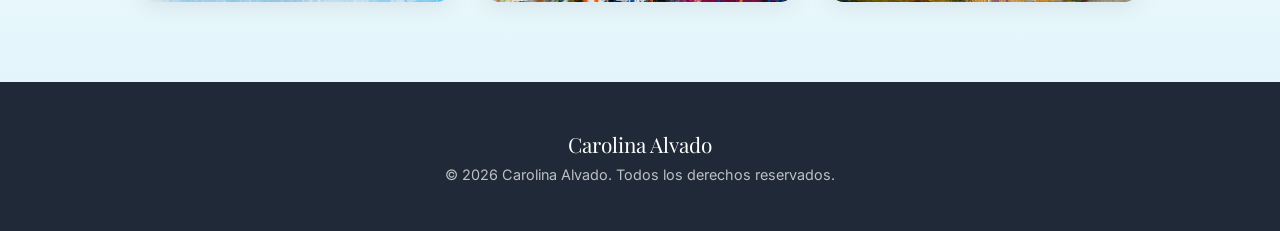
==== commit bd3eb84e: "Hero reorder: title, image, then descriptive text and bio button Co-Authored-By: Claude Opus 4.7 (1M" ====
--- a/index.html
+++ b/index.html
@@ -12,7 +12,7 @@
         .hero {
             display: flex; align-items: center; justify-content: center;
             background: #fff;
-            padding: 6rem 2rem 0;
+            padding: 6rem 2rem 2rem;
             text-align: center;
         }
         .hero-inner {
@@ -42,6 +42,11 @@
             font-size: 1.15rem; line-height: 1.8;
             color: var(--gray-600);
             max-width: 640px; margin: 0 auto 0;
+        }
+        .hero-text-section {
+            background: #fff;
+            text-align: center;
+            padding: 2rem 2rem 1rem;
         }
 
         /* ===== PHOTO ===== */
@@ -215,7 +220,8 @@
 
         @media (max-width: 768px) {
             .hero-photo { max-width: 300px; }
-            .hero { padding: 5.5rem 1.5rem 0; }
+            .hero { padding: 5.5rem 1.5rem 1.5rem; }
+            .hero-text-section { padding: 1.5rem 1.5rem .5rem; }
         }
     </style>
 </head>
@@ -241,18 +247,21 @@
     <div class="hero-inner fade-up">
         <div class="hero-badge">Artista &middot; Escritora &middot; Creadora</div>
         <h1>Hola, soy <span>Carolina Alvado</span></h1>
-        <p class="hero-text">
-            Madre, artista plástica y creadora argentina. Autora del libro
-            <em>De la repetición a la creación</em>. Acompaño a personas
-            a descubrir sus patrones limitantes y transformar su vida a través de simples
-            pasos y ejercicios que llamo, método 5M.
-        </p>
     </div>
 </section>
 
 <div class="hero-photo-section">
     <img src="mama.jpeg" alt="Carolina Alvado" class="hero-photo fade-up">
 </div>
+
+<section class="hero-text-section">
+    <p class="hero-text fade-up">
+        Madre, artista plástica y creadora argentina. Autora del libro
+        <em>De la repetición a la creación</em>. Acompaño a personas
+        a descubrir sus patrones limitantes y transformar su vida a través de simples
+        pasos y ejercicios que llamo, método 5M.
+    </p>
+</section>
 
 <!-- ===== BIO ===== -->
 <section class="bio">
@@ -307,7 +316,7 @@
             <div class="card-overlay">
                 <h3>Mi Arte</h3>
                 <p>Exposiciones y colecciones</p>
-                <span class="card-link">Próximamente &rarr;</span>
+                <span class="card-link">Ver más &rarr;</span>
             </div>
         </a>
     </div>
